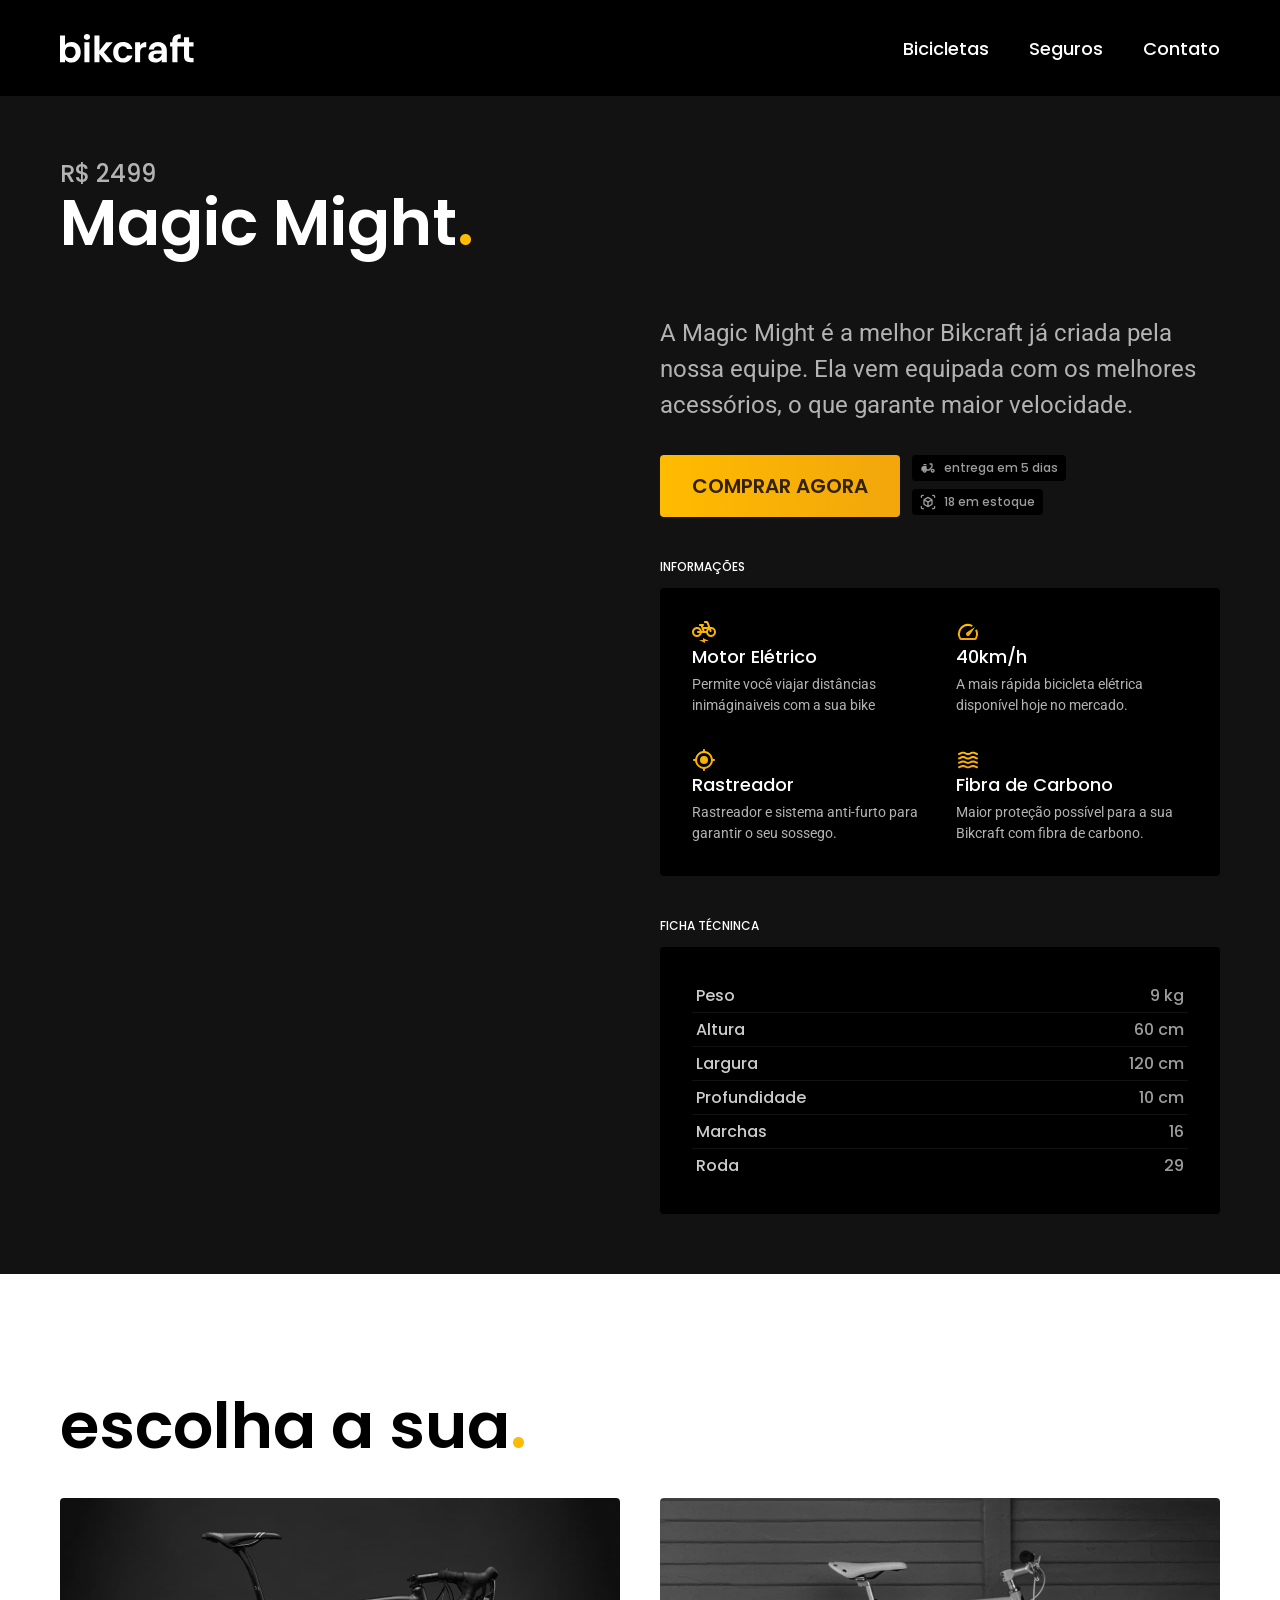
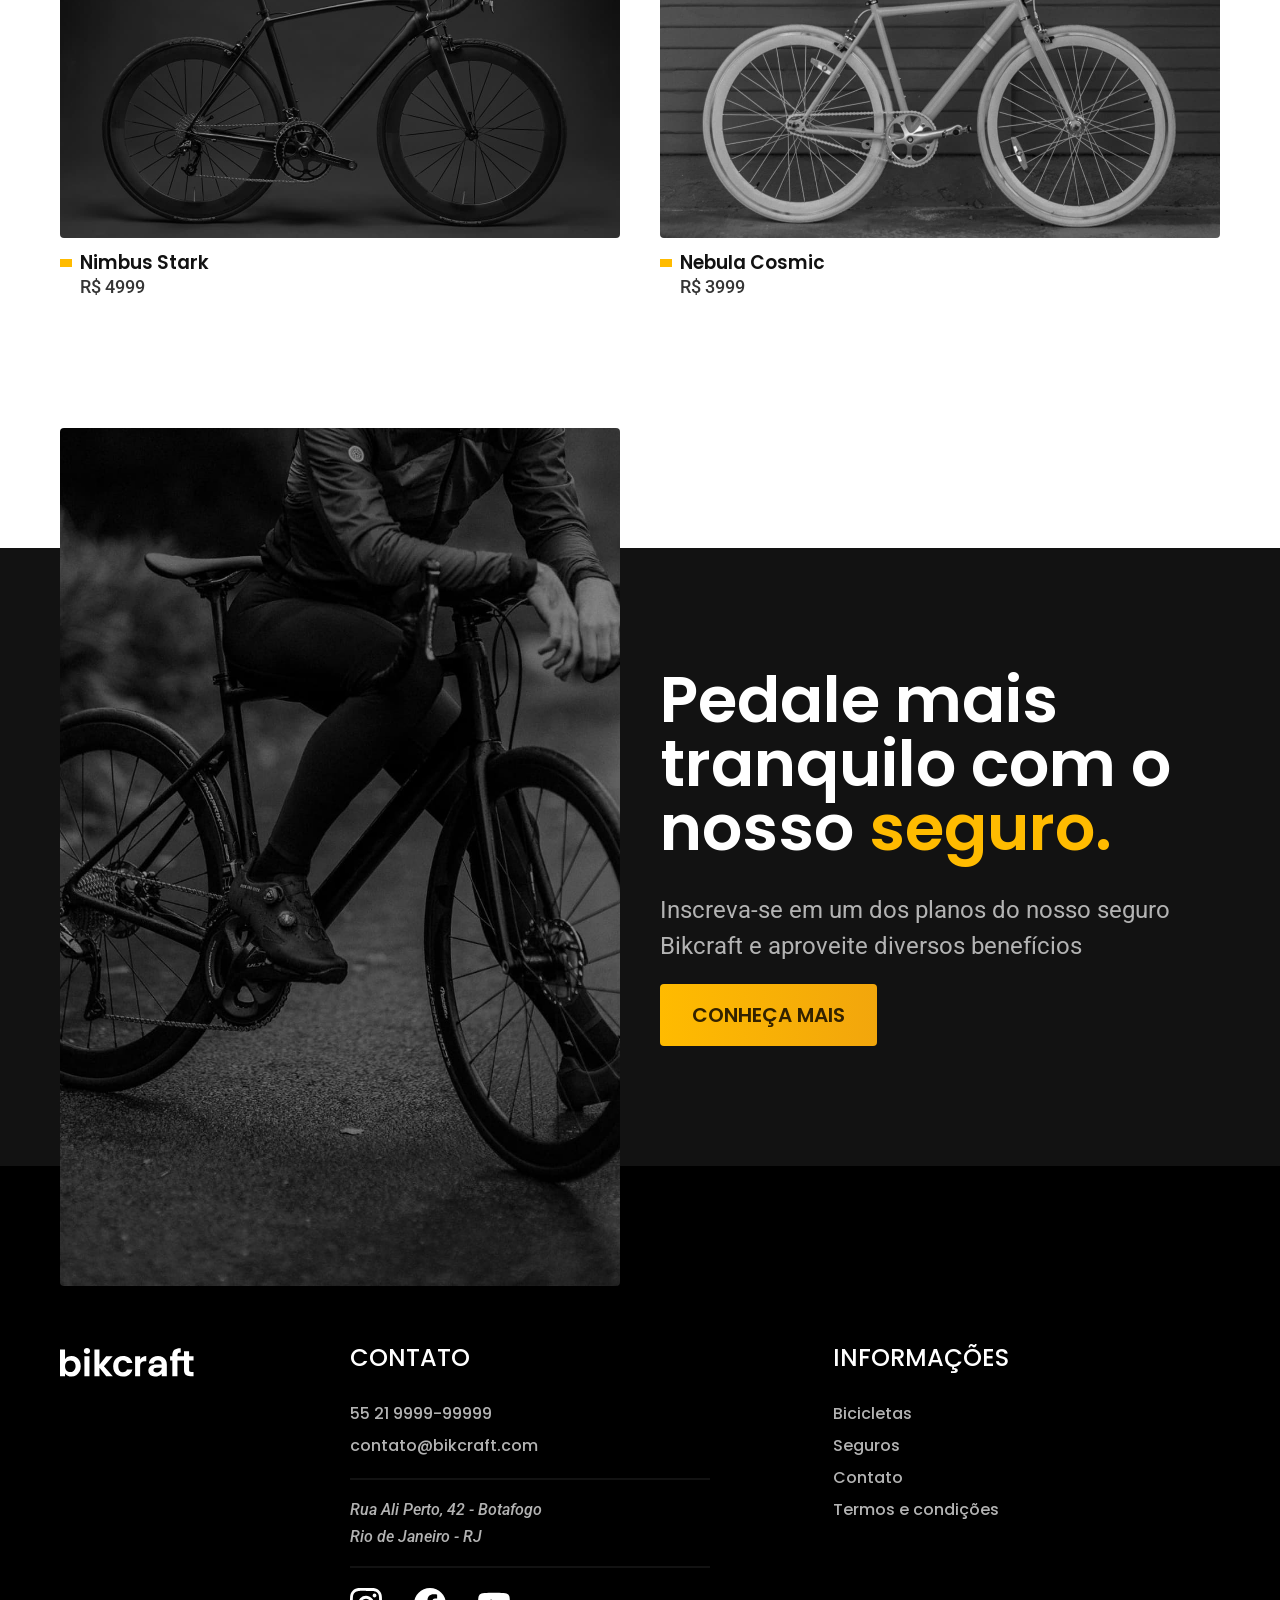
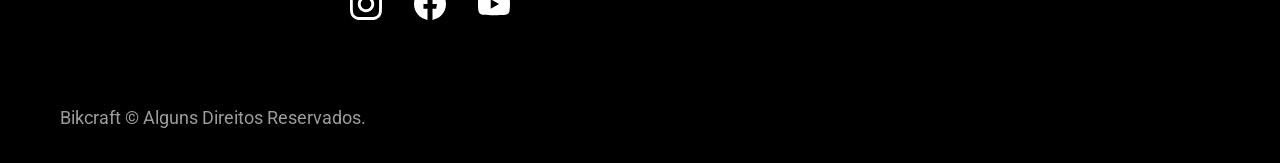
==== bicicleta/magic.html @ d07f5861 "Adicionando outras páginas de bicicleta" ====
<!DOCTYPE html>
<html lang="pt-br">

<head>
    <meta charset="UTF-8">
    <meta name="viewport" content="width=device-width, initial-scale=1.0">
    <link rel="stylesheet" href="../styles/styles.css">
    <title>Magic Might</title>
</head>

<body class="bicicleta-pagina">
    <header class="header">
        <div class="container">
            <a href="../index.html">
                <img src="../assets/img/bikcraft.svg" alt="Logo da Bikcraft">
            </a>
            <ul class=" header-links">
                <li><a href="../html/bicicletas.html">Bicicletas</a></li>
                <li><a href="../html/seguros.html">Seguros</a></li>
                <li><a href="./contato.html">Contato</a></li>
            </ul>
        </div>
    </header>

    <main>
        <section class="espacamento-secundario bg-secundario">
            <div class="container">
                <span class="span-texto">R$ 2499</span>
                <h2 class="titulo">Magic Might<span class="ponto">.</span></h2>
            </div>
        </section>
        <section class="bg-secundario bicicleta-container espacamento-secundario">
            <div class="container">
                <div class="galeria-bicicleta">
                    <img src="../assets/img/bicicleta/magic1.jpg" alt=""><img src="../assets/img/bicicleta/magic2.jpg"
                        alt=""><img src="../assets/img/bicicleta/magic3.jpg" alt="">
                </div>
                <div class="bicicleta-conteudo">
                    <p class="texto">A Magic Might é a melhor Bikcraft já criada pela nossa equipe. Ela vem equipada
                        com os melhores acessórios, o que garante maior velocidade.</p>
                    <div class="bicicleta-conteudo_botao">
                        <a href="" class="botao">Comprar Agora</a>
                        <div>
                            <span><img src="../assets/img/icones/entrega.svg" alt="">entrega em 5 dias</span>
                            <span><img src="../assets/img/icones/estoque.svg" alt="">18 em estoque</span>
                        </div>
                    </div>
                    <div class="bicicleta-conteudo_informacao">
                        <span class="bicicleta-conteudo_span">Informações</span>
                        <ul>
                            <li>
                                <img src="../assets/img/icones/eletrica.svg" alt="">
                                <h3>Motor Elétrico</h3>
                                <p>Permite você viajar distâncias inimáginaiveis com a sua bike</p>
                            </li>
                            <li>
                                <img src="../assets/img/icones/velocidade.svg" alt="">
                                <h3>40km/h</h3>
                                <p>A mais rápida bicicleta elétrica disponível hoje no mercado.</p>
                            </li>
                            <li>
                                <img src="../assets/img/icones/rastreador.svg" alt="">
                                <h3>Rastreador</h3>
                                <p>Rastreador e sistema anti-furto para garantir o seu sossego.</p>
                            </li>
                            <li>
                                <img src="../assets/img/icones/carbono.svg" alt="">
                                <h3>Fibra de Carbono</h3>
                                <p>Maior proteção possível para a sua Bikcraft com fibra de carbono.</p>
                            </li>
                        </ul>
                    </div>
                    <div class="bicicleta-conteudo_ficha">
                        <span class="bicicleta-conteudo_span">Ficha técninca</span>
                        <ul>
                            <li>Peso<span>9 kg</span></li>
                            <li>Altura<span>60 cm</span></li>
                            <li>Largura<span>120 cm</span></li>
                            <li>Profundidade<span>10 cm</span></li>
                            <li>Marchas<span>16</span></li>
                            <li>Roda<span>29</span></li>
                        </ul>
                    </div>
                </div>
            </div>
        </section>
    </main>

    <article class="bicicletas espacamento">
        <h2 class="titulo preto container">escolha a sua<span class="ponto">.</span></h2>
        <ul class="bicicletas-lista container">
            <li class="bicicleta-card">
                <a href="./nimbus.html">
                    <img src="../assets/img/bicicletas/nimbus.jpg" alt="">
                    <h3>Nimbus Stark</h3>
                    <span>R$ 4999</span>
                </a>
            </li>
            <li class="bicicleta-card">
                <a href="./nebula.html">
                    <img src="../assets/img/bicicletas/nebula.jpg" alt="">
                    <h3>Nebula Cosmic</h3>
                    <span>R$ 3999</span>
                </a>
            </li>
        </ul>
    </article>

    <article class="bicicleta-seguro bg-secundario">
        <div class="container">
            <picture><img src="../assets/img/fotos/seguros.jpg" alt="Foto de um homem em cima da bikcraft"></picture>
            <div class="bicicleta-seguro_conteudo">
                <h2 class="titulo">Pedale mais tranquilo com o nosso <span class="ponto">seguro.</span></h2>
                <p class="texto">Inscreva-se em um dos planos do nosso seguro Bikcraft e aproveite diversos benefícios
                </p>
                <a href="../html/seguros.html" class="botao">Conheça Mais</a>
            </div>
        </div>
    </article>

    <footer class="footer">
        <div class="container">
            <picture>
                <img src="../assets/img/bikcraft.svg" alt="Logo da Bikcraft">
            </picture>
            <div class="footer-contato">
                <h2>Contato</h2>
                <div class="contatos">
                    <ul class="contato-lista">
                        <li><a href="tel:+55 21 9999-99999">55 21 9999-99999</a></li>
                        <li><a href="mailto:contato@bikcraft.com">contato@bikcraft.com</a></li>
                    </ul>
                    <ul class="endereco">
                        <li>
                            <address>Rua Ali Perto, 42 - Botafogo</address>
                        </li>
                        <li>
                            <address>Rio de Janeiro - RJ</address>
                        </li>
                    </ul>
                </div>
                <ul class="redes">
                    <li><a href="#"><img src="../assets/img/redes/instagram.svg" alt="Logo do Instagram"></a></li>
                    <li><a href="#"><img src="../assets/img/redes/facebook.svg" alt="Logo do FaceBook"></a></li>
                    <li><a href="#"><img src="../assets/img/redes/youtube.svg" alt="Logo do YouTube"></a></li>
                </ul>
            </div>
            <div class="footer-informacao">
                <h2>Informações</h2>
                <ul class="informacao-lista">
                    <li><a href="#">Bicicletas</a></li>
                    <li><a href="../html/seguros.html">Seguros</a></li>
                    <li><a href="#">Contato</a></li>
                    <li><a href="../html/termos.html">Termos e condições</a></li>
                </ul>
            </div>
        </div>
        <p class="copyright">Bikcraft © Alguns Direitos Reservados.</p>
    </footer>
</body>

</html>
---- styles/styles.css ----
/* utilitários */
@import './utility/variaveis.css';
@import './utility/components.css';

/* global */
@import './global/global.css';
@import './global/header.css';
@import './global/footer.css';

/* home */
@import './home/principal.css';
@import './home/bicicletas.css';
@import './home/tecnologias.css';
@import './home/parcerias.css';
@import './home/depoimento.css';
@import './home/seguros.css';

/* Bicicletas */
@import './bicletas/main.css';

/* Bicicleta */
@import './bicicleta/main.css';
@import './bicicleta/bicicetas.css';
@import './bicicleta/seguro.css';

/* Seguros */
@import './seguros/main.css';
@import './seguros/vantagens.css';
@import './seguros/perguntas.css';

/* Termos e condições */
@import './termos/main.css'
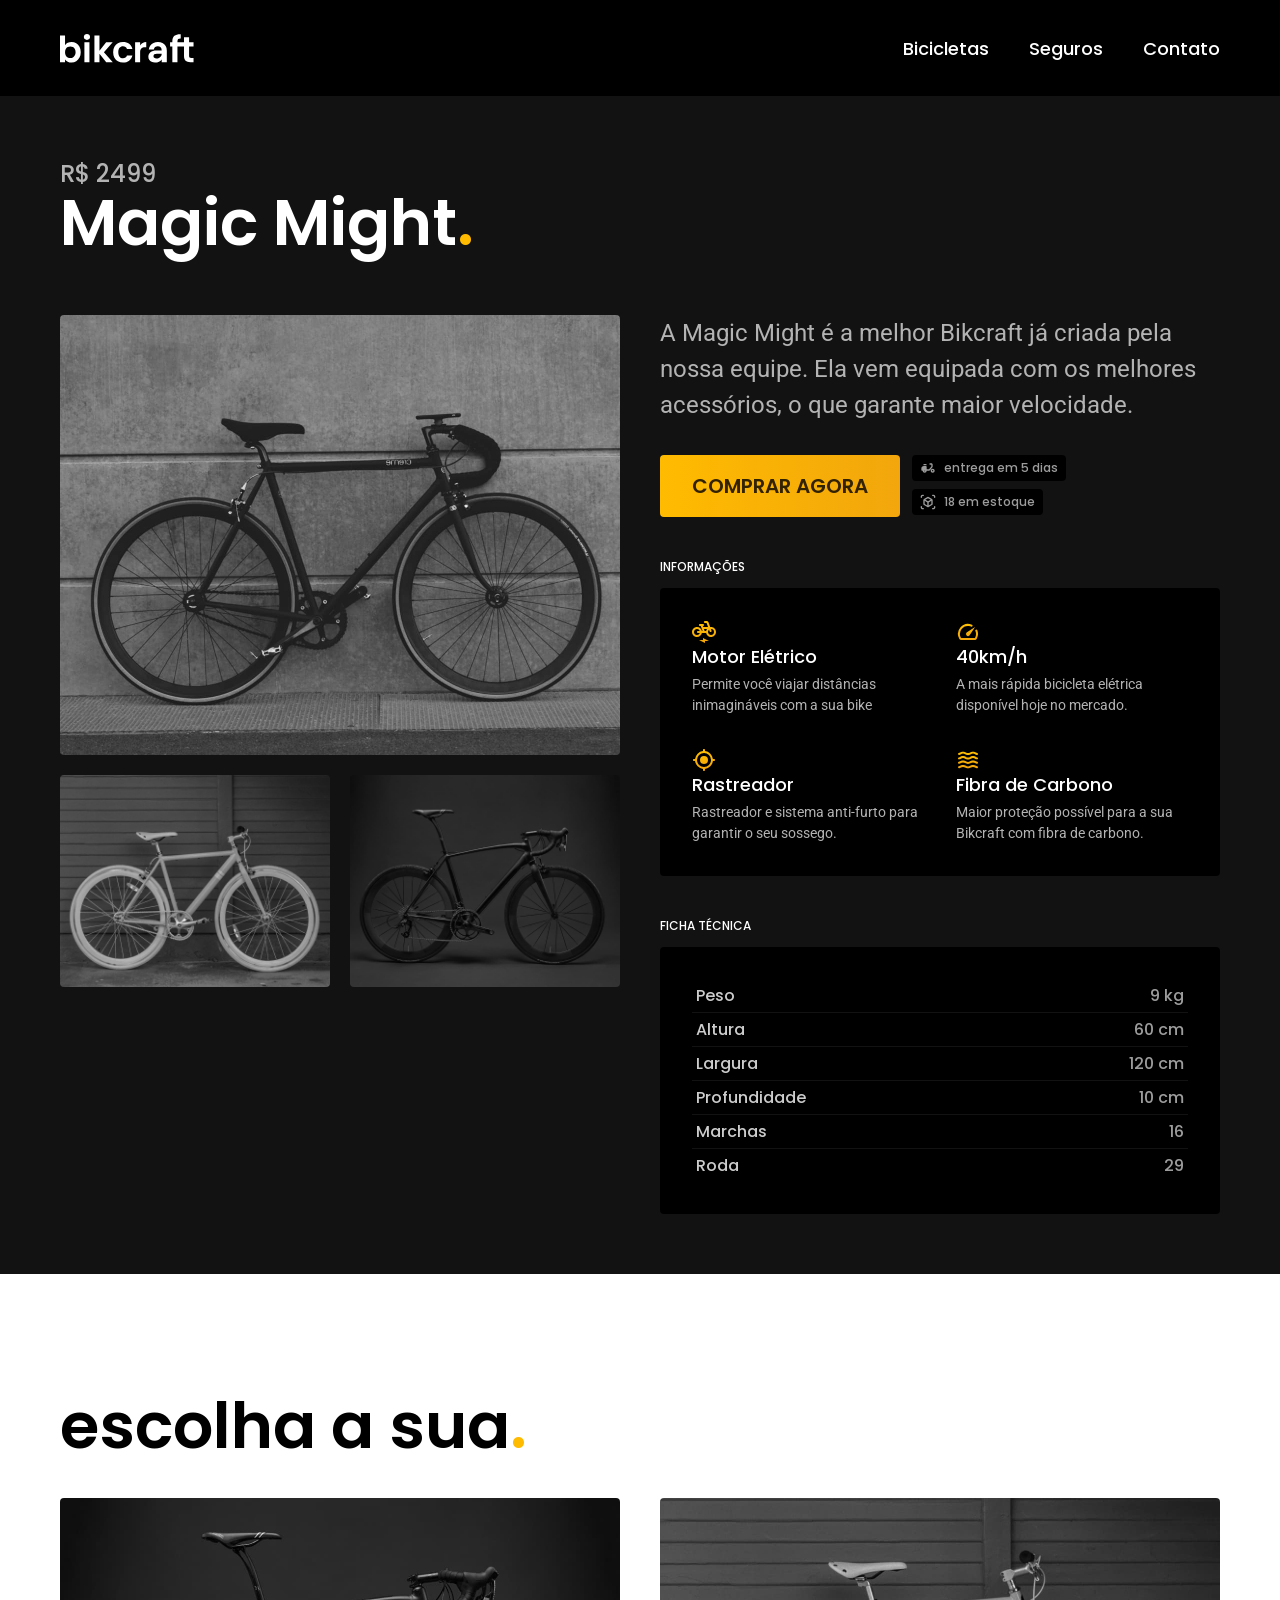
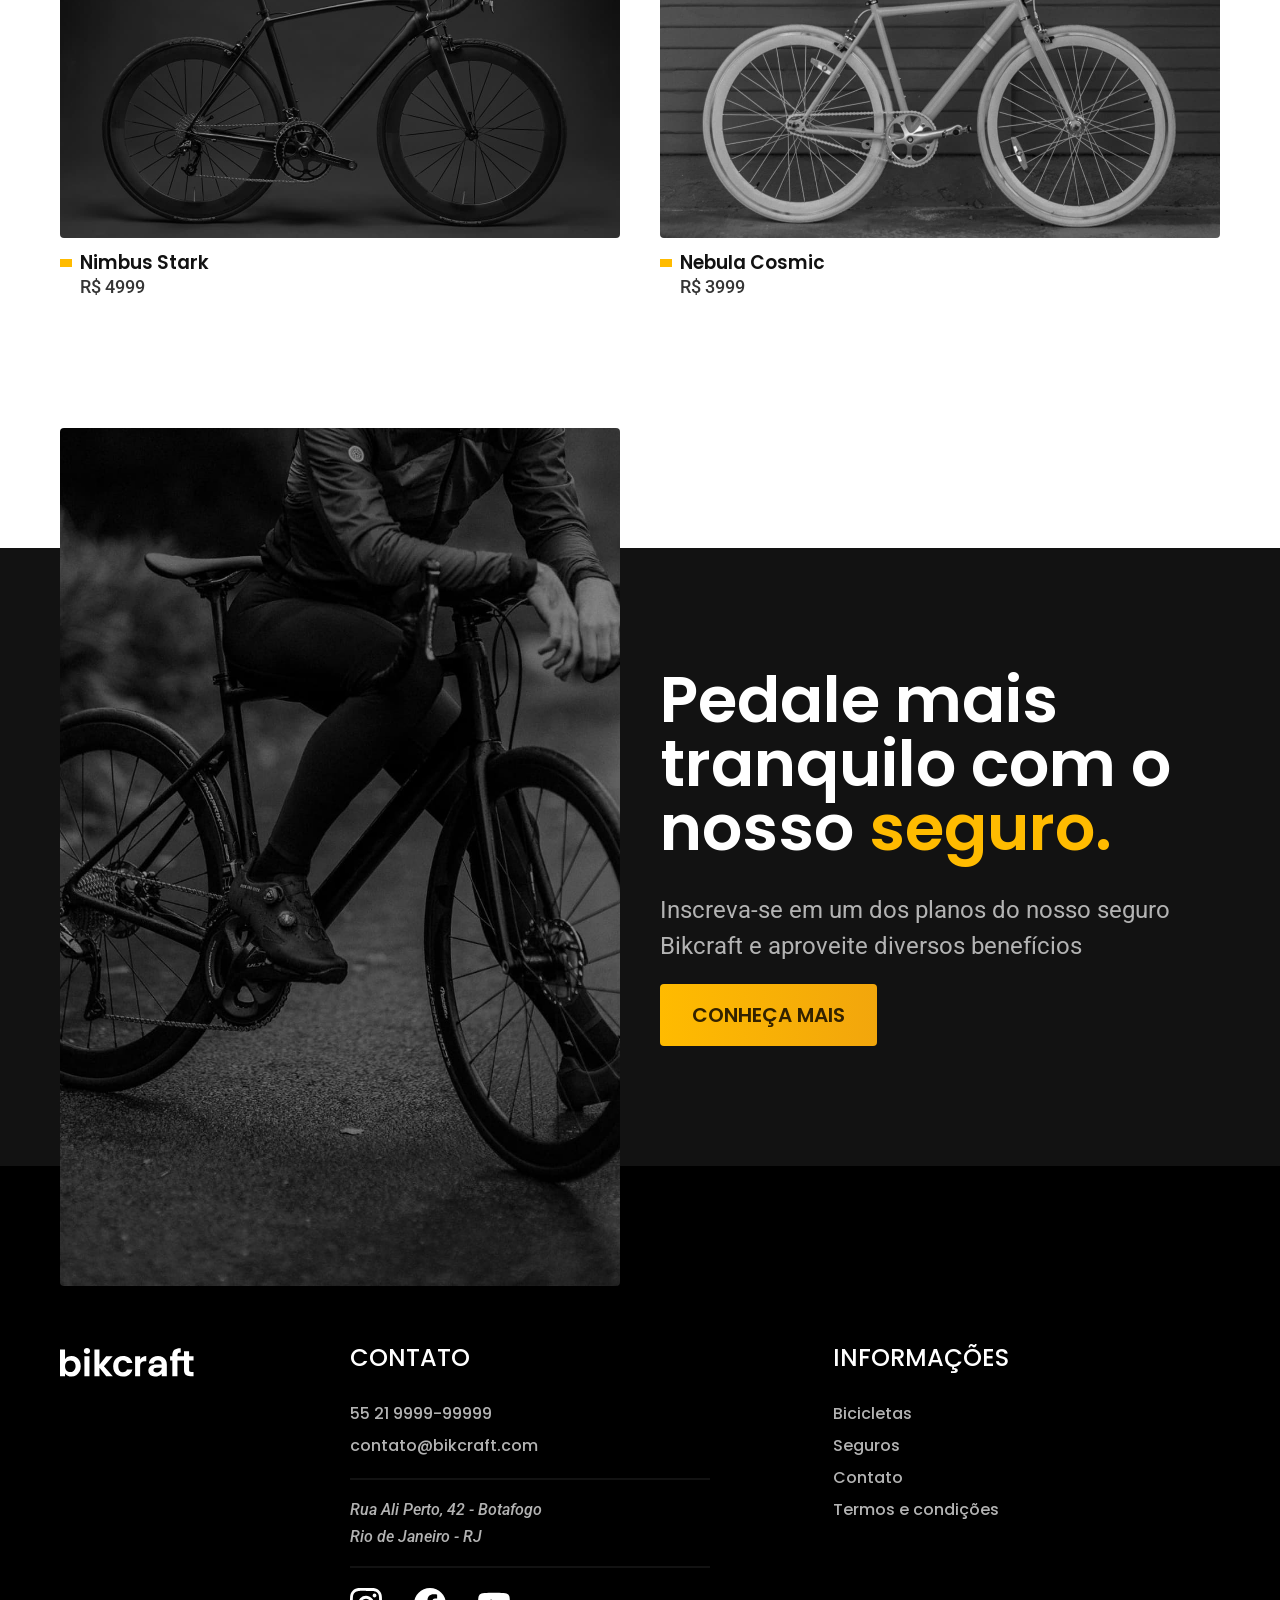
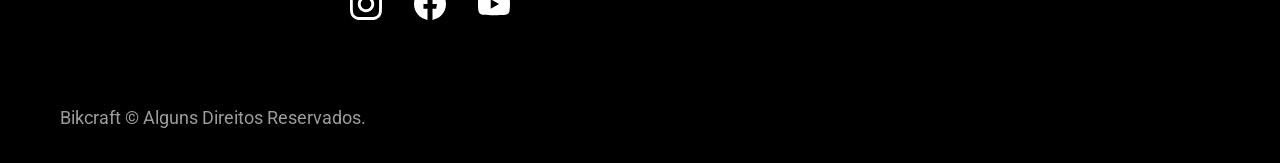
==== commit 50b1d1e2: "Corrigindo erros" ====
--- a/bicicleta/magic.html
+++ b/bicicleta/magic.html
@@ -14,10 +14,10 @@
             <a href="../index.html">
                 <img src="../assets/img/bikcraft.svg" alt="Logo da Bikcraft">
             </a>
-            <ul class=" header-links">
+            <ul class="header-links">
                 <li><a href="../html/bicicletas.html">Bicicletas</a></li>
                 <li><a href="../html/seguros.html">Seguros</a></li>
-                <li><a href="./contato.html">Contato</a></li>
+                <li><a href="../html/contato.html">Contato</a></li>
             </ul>
         </div>
     </header>
@@ -32,8 +32,9 @@
         <section class="bg-secundario bicicleta-container espacamento-secundario">
             <div class="container">
                 <div class="galeria-bicicleta">
-                    <img src="../assets/img/bicicleta/magic1.jpg" alt=""><img src="../assets/img/bicicleta/magic2.jpg"
-                        alt=""><img src="../assets/img/bicicleta/magic3.jpg" alt="">
+                    <img src="../assets/img/bicicleta/nimbus2.jpg" alt="Foto da Magic Might">
+                    <img src="../assets/img/bicicleta/nimbus3.jpg" alt="Foto da Nebula Cosmic">
+                    <img src="../assets/img/bicicleta/nimbus1.jpg" alt="Foto da Nimbus Stark">
                 </div>
                 <div class="bicicleta-conteudo">
                     <p class="texto">A Magic Might é a melhor Bikcraft já criada pela nossa equipe. Ela vem equipada
@@ -51,7 +52,7 @@
                             <li>
                                 <img src="../assets/img/icones/eletrica.svg" alt="">
                                 <h3>Motor Elétrico</h3>
-                                <p>Permite você viajar distâncias inimáginaiveis com a sua bike</p>
+                                <p>Permite você viajar distâncias inimagináveis com a sua bike</p>
                             </li>
                             <li>
                                 <img src="../assets/img/icones/velocidade.svg" alt="">
@@ -71,7 +72,7 @@
                         </ul>
                     </div>
                     <div class="bicicleta-conteudo_ficha">
-                        <span class="bicicleta-conteudo_span">Ficha técninca</span>
+                        <span class="bicicleta-conteudo_span">Ficha técnica</span>
                         <ul>
                             <li>Peso<span>9 kg</span></li>
                             <li>Altura<span>60 cm</span></li>
@@ -141,16 +142,16 @@
                 </div>
                 <ul class="redes">
                     <li><a href="#"><img src="../assets/img/redes/instagram.svg" alt="Logo do Instagram"></a></li>
-                    <li><a href="#"><img src="../assets/img/redes/facebook.svg" alt="Logo do FaceBook"></a></li>
+                    <li><a href="#"><img src="../assets/img/redes/facebook.svg" alt="Logo do Facebook"></a></li>
                     <li><a href="#"><img src="../assets/img/redes/youtube.svg" alt="Logo do YouTube"></a></li>
                 </ul>
             </div>
             <div class="footer-informacao">
                 <h2>Informações</h2>
                 <ul class="informacao-lista">
-                    <li><a href="#">Bicicletas</a></li>
+                    <li><a href="../html/bicicletas.html">Bicicletas</a></li>
                     <li><a href="../html/seguros.html">Seguros</a></li>
-                    <li><a href="#">Contato</a></li>
+                    <li><a href="../html/contato.html">Contato</a></li>
                     <li><a href="../html/termos.html">Termos e condições</a></li>
                 </ul>
             </div>
@@ -159,4 +160,4 @@
     </footer>
 </body>
 
-</html>
+</html>
--- a/styles/styles.css
+++ b/styles/styles.css
@@ -16,11 +16,11 @@
 @import './home/seguros.css';
 
 /* Bicicletas */
-@import './bicletas/main.css';
+@import './bicicletas/main.css';
 
 /* Bicicleta */
 @import './bicicleta/main.css';
-@import './bicicleta/bicicetas.css';
+@import './bicicleta/bicicletas.css';
 @import './bicicleta/seguro.css';
 
 /* Seguros */
@@ -28,5 +28,9 @@
 @import './seguros/vantagens.css';
 @import './seguros/perguntas.css';
 
+/* Contato */
+@import './contato/main.css';
+@import './contato/locais.css';
+
 /* Termos e condições */
-@import './termos/main.css'+@import './termos/main.css';
